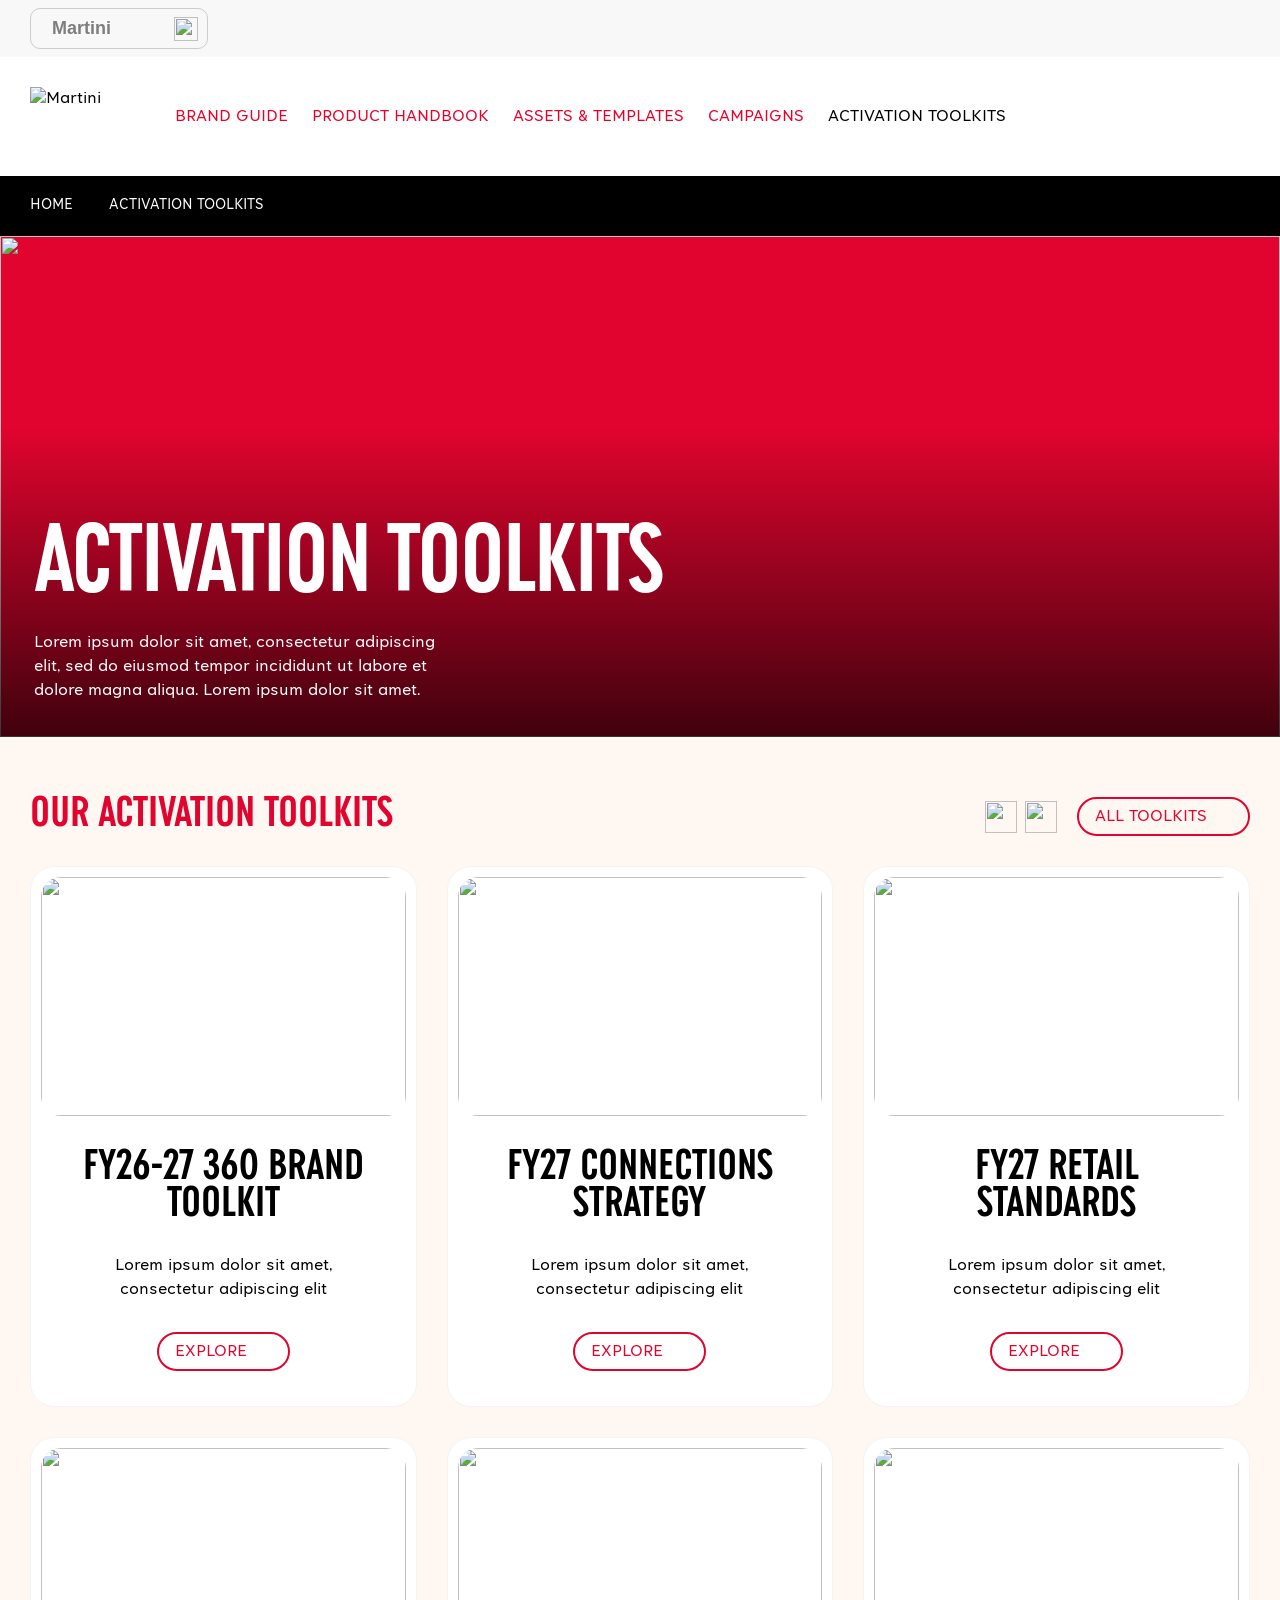
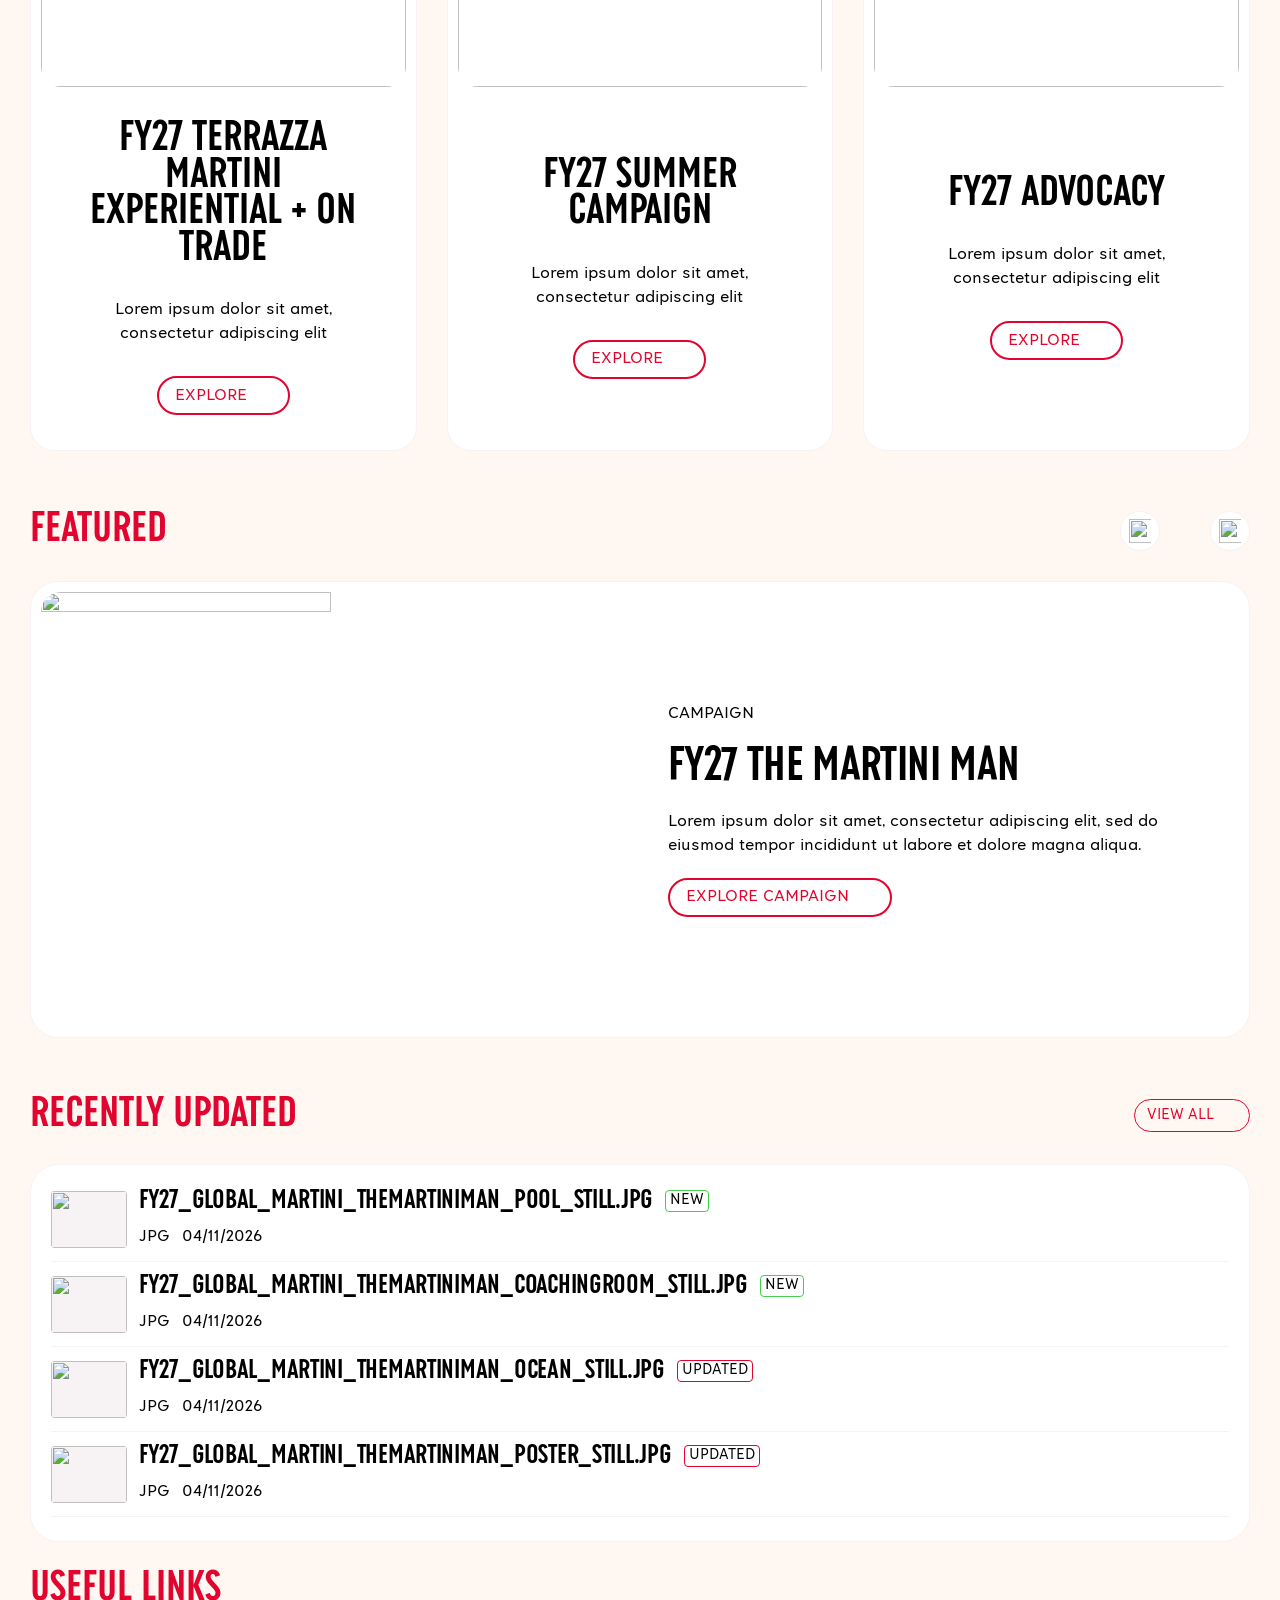
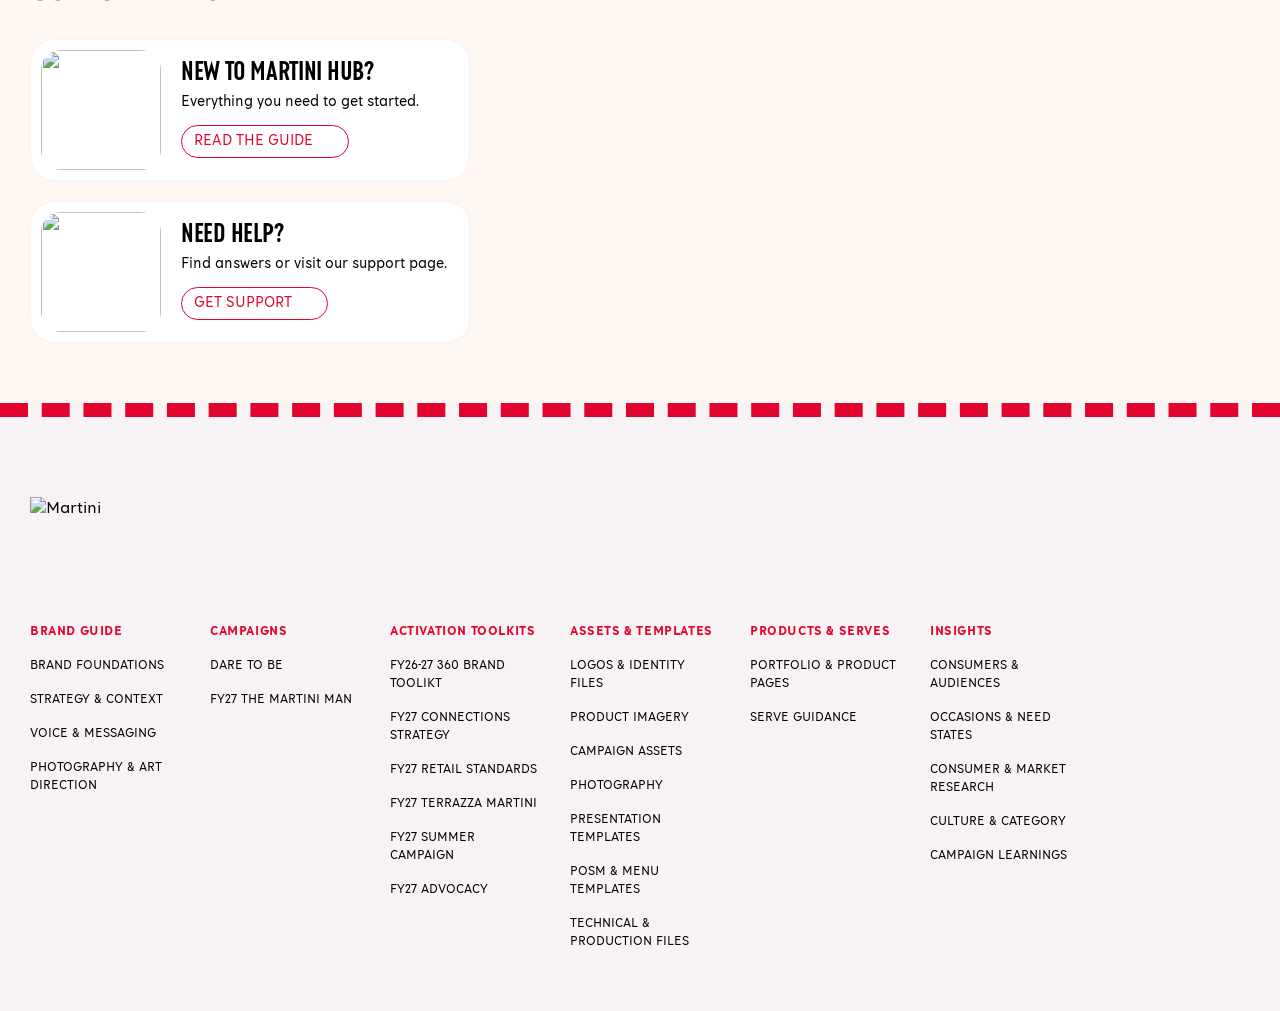
==== activation-toolkits.html @ 023c0dcb "Add files via upload" ====
<!doctype html>
<html lang="en">
<head>
  <meta charset="utf-8">
  <meta name="viewport" content="width=device-width, initial-scale=1">
  <title>Activation Toolkits · Martini Brand Hub</title>
  <link rel="preload" href="fonts/MartiniTorino-Regular.woff2" as="font" type="font/woff2" crossorigin>
  <link rel="preload" href="fonts/MartiniTorino-CondensedMedium.woff2" as="font" type="font/woff2" crossorigin>
  <link rel="stylesheet" href="styles.css">
</head>
<body>
<div class="page">

  <!-- Sticky site header: global nav + main nav + breadcrumb -->
  <div class="site-header">
    <div class="global-nav">
      <button class="brand-select" type="button" aria-haspopup="listbox">
        <span>Martini</span>
        <img src="assets/chevron-down.svg" alt="" width="24" height="24">
      </button>
      <div class="global-user">
        <img src="assets/global-nav-user.png?v=2" alt="Notifications, account and settings">
      </div>
    </div>

    <header class="nav">
      <a class="nav__logo" href="index.html" aria-label="Martini home">
        <img src="assets/logo.png" alt="Martini">
      </a>
      <nav aria-label="Primary">
        <ul class="nav__links">
          <li><a href="brand-guide.html">BRAND GUIDE</a></li>
          <li><a href="#">PRODUCT HANDBOOK</a></li>
          <li><a href="#">ASSETS &amp; TEMPLATES</a></li>
          <li><a href="#">CAMPAIGNS</a></li>
          <li><a href="activation-toolkits.html" aria-current="page">ACTIVATION TOOLKITS</a></li>
        </ul>
      </nav>
    </header>

    <nav class="breadcrumb" aria-label="Breadcrumb">
      <ol>
        <li><a href="index.html">HOME</a></li>
        <li><img src="assets/brand-guide/icon-breadcrumb-caret.svg" alt="" width="16" height="16"><span aria-current="page">ACTIVATION TOOLKITS</span></li>
      </ol>
    </nav>
  </div>

  <main>
    <!-- Hero -->
    <section class="hero hero--compact hero--toolkits">
      <img class="hero__img" src="assets/toolkits/hero-toolkits.jpg" alt="" width="1440" height="501">
      <div class="hero__shade" aria-hidden="true"></div>
      <h1 class="hero__title d1">ACTIVATION TOOLKITS</h1>
      <p class="hero__intro b1 trim">Lorem ipsum dolor sit amet, consectetur adipiscing elit, sed do eiusmod tempor incididunt ut labore et dolore magna aliqua. Lorem ipsum dolor sit amet.</p>
    </section>

    <!-- Toolkits: grid / list views -->
    <section class="section" aria-labelledby="toolkits-title">
      <div class="section__head">
        <h2 class="h1 trim" id="toolkits-title">OUR ACTIVATION TOOLKITS</h2>
        <div class="section__actions">
          <div class="view-toggle" role="group" aria-label="Layout">
            <button type="button" data-view-btn="grid" aria-pressed="true" aria-label="Grid view">
              <img src="assets/toolkits/icon-grid-active.svg" alt="" width="32" height="32">
            </button>
            <button type="button" data-view-btn="list" aria-pressed="false" aria-label="List view">
              <img src="assets/toolkits/icon-list.svg" alt="" width="32" height="32">
            </button>
          </div>
          <a class="btn" href="#"><span class="trim">ALL TOOLKITS</span><img src="assets/toolkits/icon-caret-down.svg" alt="" width="15" height="15"></a>
        </div>
      </div>
      <ul class="toolkits card-grid" id="toolkits" data-view="grid">
        <li class="card toolkit">
          <img class="card__img toolkit__img" src="assets/toolkits/brand-360.jpg" alt="">
          <img class="toolkit__thumb" src="assets/toolkits/brand-360-thumb.jpg" alt="" loading="lazy">
          <div class="card__body toolkit__body">
            <div class="toolkit__text">
              <h3 class="h1 trim">FY26-27 360 BRAND TOOLKIT</h3>
              <p class="b1 trim">Lorem ipsum dolor sit amet, consectetur adipiscing elit</p>
            </div>
            <a class="btn" href="#"><span class="trim">EXPLORE</span><img src="assets/arrow-right.svg" alt="" width="15" height="15"></a>
          </div>
        </li>
        <li class="card toolkit">
          <img class="card__img toolkit__img" src="assets/toolkits/connections.jpg" alt="">
          <img class="toolkit__thumb" src="assets/toolkits/connections-thumb.jpg" alt="" loading="lazy">
          <div class="card__body toolkit__body">
            <div class="toolkit__text">
              <h3 class="h1 trim">FY27 CONNECTIONS STRATEGY</h3>
              <p class="b1 trim">Lorem ipsum dolor sit amet, consectetur adipiscing elit</p>
            </div>
            <a class="btn" href="#"><span class="trim">EXPLORE</span><img src="assets/arrow-right.svg" alt="" width="15" height="15"></a>
          </div>
        </li>
        <li class="card toolkit">
          <img class="card__img toolkit__img" src="assets/toolkits/retail.jpg" alt="">
          <img class="toolkit__thumb" src="assets/toolkits/retail-thumb.jpg" alt="" loading="lazy">
          <div class="card__body toolkit__body">
            <div class="toolkit__text">
              <h3 class="h1 trim">FY27 RETAIL STANDARDS</h3>
              <p class="b1 trim">Lorem ipsum dolor sit amet, consectetur adipiscing elit</p>
            </div>
            <a class="btn" href="retail-standards.html"><span class="trim">EXPLORE</span><img src="assets/arrow-right.svg" alt="" width="15" height="15"></a>
          </div>
        </li>
        <li class="card toolkit">
          <img class="card__img toolkit__img" src="assets/toolkits/terrazza.jpg" alt="">
          <img class="toolkit__thumb" src="assets/toolkits/terrazza-thumb.jpg" alt="" loading="lazy">
          <div class="card__body toolkit__body">
            <div class="toolkit__text">
              <h3 class="h1 trim">FY27 TERRAZZA MARTINI EXPERIENTIAL + ON TRADE</h3>
              <p class="b1 trim">Lorem ipsum dolor sit amet, consectetur adipiscing elit</p>
            </div>
            <a class="btn" href="#"><span class="trim">EXPLORE</span><img src="assets/arrow-right.svg" alt="" width="15" height="15"></a>
          </div>
        </li>
        <li class="card toolkit">
          <img class="card__img toolkit__img" src="assets/toolkits/summer.jpg" alt="">
          <img class="toolkit__thumb" src="assets/toolkits/summer-thumb.jpg" alt="" loading="lazy">
          <div class="card__body toolkit__body">
            <div class="toolkit__text">
              <h3 class="h1 trim">FY27 SUMMER CAMPAIGN</h3>
              <p class="b1 trim">Lorem ipsum dolor sit amet, consectetur adipiscing elit</p>
            </div>
            <a class="btn" href="#"><span class="trim">EXPLORE</span><img src="assets/arrow-right.svg" alt="" width="15" height="15"></a>
          </div>
        </li>
        <li class="card toolkit">
          <img class="card__img toolkit__img" src="assets/toolkits/advocacy.jpg" alt="">
          <img class="toolkit__thumb" src="assets/toolkits/advocacy-thumb.jpg" alt="" loading="lazy">
          <div class="card__body toolkit__body">
            <div class="toolkit__text">
              <h3 class="h1 trim">FY27 ADVOCACY</h3>
              <p class="b1 trim">Lorem ipsum dolor sit amet, consectetur adipiscing elit</p>
            </div>
            <a class="btn" href="#"><span class="trim">EXPLORE</span><img src="assets/arrow-right.svg" alt="" width="15" height="15"></a>
          </div>
        </li>
      </ul>
    </section>

    <!-- Featured -->
    <section class="section" aria-roledescription="carousel" aria-label="Featured">
      <div class="section__head">
        <h2 class="h1 trim">FEATURED</h2>
        <div class="carousel-controls">
          <button class="carousel-btn" type="button" data-carousel="prev" aria-label="Previous slide">
            <img src="assets/carousel-prev.svg" alt="" width="24" height="24">
          </button>
          <button class="carousel-dot" type="button" data-slide="0" aria-label="Slide 1" aria-current="true"></button>
          <button class="carousel-dot" type="button" data-slide="1" aria-label="Slide 2"></button>
          <button class="carousel-btn" type="button" data-carousel="next" aria-label="Next slide">
            <img src="assets/carousel-next.svg" alt="" width="24" height="24">
          </button>
        </div>
      </div>

      <article class="featured" data-slide-panel="0">
        <img class="featured__img" src="assets/featured-martini-man.jpg" alt="">
        <div class="featured__body">
          <p class="b1 trim">CAMPAIGN</p>
          <h3 class="d2 trim">FY27 THE MARTINI MAN</h3>
          <p class="b1 trim">Lorem ipsum dolor sit amet, consectetur adipiscing elit, sed do eiusmod tempor incididunt ut labore et dolore magna aliqua.</p>
          <a class="btn" href="#"><span class="trim">EXPLORE CAMPAIGN</span><img src="assets/arrow-right.svg" alt="" width="15" height="15"></a>
        </div>
      </article>
      <article class="featured" data-slide-panel="1" hidden>
        <img class="featured__img" src="assets/featured-terrazza.jpg" alt="">
        <div class="featured__body">
          <p class="b1 trim">CAMPAIGN</p>
          <h3 class="d2 trim">TERRAZZA MARTINI</h3>
          <p class="b1 trim">Lorem ipsum dolor sit amet, consectetur adipiscing elit, sed do eiusmod tempor incididunt ut labore et dolore magna aliqua.</p>
          <a class="btn" href="#"><span class="trim">EXPLORE TOOLKIT</span><img src="assets/arrow-right.svg" alt="" width="15" height="15"></a>
        </div>
      </article>
    </section>

    <!-- Recently updated + useful links -->
    <section class="section section--last">
      <div class="split">
        <div class="split__col">
          <div class="section__head">
            <h2 class="h1 trim">RECENTLY UPDATED</h2>
            <a class="btn btn--sm" href="#"><span class="trim">VIEW ALL</span><img src="assets/arrow-right.svg" alt="" width="15" height="15"></a>
          </div>
          <ul class="asset-list">
            <li class="asset">
              <img class="asset__thumb" src="assets/recent/pool.jpg" alt="" width="76" height="57" loading="lazy">
              <div class="asset__info">
                <div class="asset__title"><h3 class="h2 trim"><a href="#">FY27_<wbr>Global_<wbr>MARTINI_<wbr>TheMARTINIMan_<wbr>Pool_<wbr>Still.jpg</a></h3><span class="tag">NEW</span></div>
                <div class="asset__meta b1"><span class="trim">JPG</span><span class="trim">04/11/2026</span></div>
              </div>
              <a class="asset__download" href="#" aria-label="Download FY27_Global_MARTINI_TheMARTINIMan_Pool_Still.jpg"><span class="asset__download-icon" aria-hidden="true"></span></a>
            </li>
            <li class="asset">
              <img class="asset__thumb" src="assets/recent/coaching-room.jpg" alt="" width="76" height="57" loading="lazy">
              <div class="asset__info">
                <div class="asset__title"><h3 class="h2 trim"><a href="#">FY27_<wbr>Global_<wbr>MARTINI_<wbr>TheMARTINIMan_<wbr>CoachingRoom_<wbr>Still.jpg</a></h3><span class="tag">NEW</span></div>
                <div class="asset__meta b1"><span class="trim">JPG</span><span class="trim">04/11/2026</span></div>
              </div>
              <a class="asset__download" href="#" aria-label="Download FY27_Global_MARTINI_TheMARTINIMan_CoachingRoom_Still.jpg"><span class="asset__download-icon" aria-hidden="true"></span></a>
            </li>
            <li class="asset">
              <img class="asset__thumb" src="assets/recent/ocean.jpg" alt="" width="76" height="57" loading="lazy">
              <div class="asset__info">
                <div class="asset__title"><h3 class="h2 trim"><a href="#">FY27_<wbr>Global_<wbr>MARTINI_<wbr>TheMARTINIMan_<wbr>Ocean_<wbr>Still.jpg</a></h3><span class="tag tag--updated">UPDATED</span></div>
                <div class="asset__meta b1"><span class="trim">JPG</span><span class="trim">04/11/2026</span></div>
              </div>
              <a class="asset__download" href="#" aria-label="Download FY27_Global_MARTINI_TheMARTINIMan_Ocean_Still.jpg"><span class="asset__download-icon" aria-hidden="true"></span></a>
            </li>
            <li class="asset">
              <img class="asset__thumb" src="assets/recent/poster.jpg" alt="" width="76" height="57" loading="lazy">
              <div class="asset__info">
                <div class="asset__title"><h3 class="h2 trim"><a href="#">FY27_<wbr>Global_<wbr>MARTINI_<wbr>TheMARTINIMan_<wbr>Poster_<wbr>Still.jpg</a></h3><span class="tag tag--updated">UPDATED</span></div>
                <div class="asset__meta b1"><span class="trim">JPG</span><span class="trim">04/11/2026</span></div>
              </div>
              <a class="asset__download" href="#" aria-label="Download FY27_Global_MARTINI_TheMARTINIMan_Poster_Still.jpg"><span class="asset__download-icon" aria-hidden="true"></span></a>
            </li>
          </ul>
        </div>

        <div class="split__col">
          <h2 class="h1 trim">USEFUL LINKS</h2>
          <div class="link-cards">
            <article class="link-card">
              <img class="link-card__img" src="assets/link-new.png" alt="">
              <div class="link-card__body">
                <div class="link-card__text">
                  <h3 class="h2 trim">NEW TO MARTINI HUB?</h3>
                  <p class="b2">Everything you need to get started.</p>
                </div>
                <a class="btn btn--sm" href="#"><span class="trim">READ THE GUIDE</span><img src="assets/arrow-right.svg" alt="" width="15" height="15"></a>
              </div>
            </article>
            <article class="link-card">
              <img class="link-card__img" src="assets/link-help.png" alt="">
              <div class="link-card__body">
                <div class="link-card__text">
                  <h3 class="h2 trim">NEED HELP?</h3>
                  <p class="b2">Find answers or visit our support page.</p>
                </div>
                <a class="btn btn--sm" href="#"><span class="trim">GET SUPPORT</span><img src="assets/arrow-right.svg" alt="" width="15" height="15"></a>
              </div>
            </article>
          </div>
        </div>
      </div>
    </section>
  </main>

  <!-- Footer -->
  <footer class="footer">
    <a class="footer__logo" href="index.html" aria-label="Martini home"><img src="assets/logo.png" alt="Martini"></a>
    <nav class="footer__cols" aria-label="Footer">
      <div class="footer__col">
        <h3>BRAND GUIDE</h3>
        <ul>
          <li><a href="#">BRAND FOUNDATIONS</a></li>
          <li><a href="#">STRATEGY &amp; CONTEXT</a></li>
          <li><a href="#">VOICE &amp; MESSAGING</a></li>
          <li><a href="#">PHOTOGRAPHY &amp; ART DIRECTION</a></li>
        </ul>
      </div>
      <div class="footer__col">
        <h3>CAMPAIGNS</h3>
        <ul>
          <li><a href="#">DARE TO BE</a></li>
          <li><a href="#">FY27 THE MARTINI MAN</a></li>
        </ul>
      </div>
      <div class="footer__col">
        <h3>ACTIVATION TOOLKITS</h3>
        <ul>
          <li><a href="#">FY26-27 360 Brand Toolikt</a></li>
          <li><a href="#">FY27 Connections Strategy</a></li>
          <li><a href="#">FY27 Retail Standards</a></li>
          <li><a href="#">FY27 TERRAZZA MARTINI</a></li>
          <li><a href="#">FY27 Summer Campaign</a></li>
          <li><a href="#">FY27 Advocacy</a></li>
        </ul>
      </div>
      <div class="footer__col">
        <h3>ASSETS &amp; TEMPLATES</h3>
        <ul>
          <li><a href="#">Logos &amp; Identity files</a></li>
          <li><a href="#">Product Imagery</a></li>
          <li><a href="#">Campaign Assets</a></li>
          <li><a href="#">Photography</a></li>
          <li><a href="#">Presentation Templates</a></li>
          <li><a href="#">POSM &amp; Menu Templates</a></li>
          <li><a href="#">Technical &amp; Production Files</a></li>
        </ul>
      </div>
      <div class="footer__col">
        <h3>PRODUCTS &amp; SERVES</h3>
        <ul>
          <li><a href="#">Portfolio &amp; Product Pages</a></li>
          <li><a href="#">Serve Guidance</a></li>
        </ul>
      </div>
      <div class="footer__col">
        <h3>INSIGHTS</h3>
        <ul>
          <li><a href="#">Consumers &amp; Audiences</a></li>
          <li><a href="#">Occasions &amp; Need States</a></li>
          <li><a href="#">Consumer &amp; Market Research</a></li>
          <li><a href="#">Culture &amp; Category</a></li>
          <li><a href="#">Campaign Learnings</a></li>
        </ul>
      </div>
    </nav>
  </footer>
</div>

<script src="main.js"></script>
<script>
  // Grid / list toggle for the toolkit cards (choice remembered per browser)
  (function () {
    const list = document.getElementById('toolkits');
    const buttons = document.querySelectorAll('[data-view-btn]');
    const icons = {
      grid: ['assets/toolkits/icon-grid.svg', 'assets/toolkits/icon-grid-active.svg'],
      list: ['assets/toolkits/icon-list.svg', 'assets/toolkits/icon-list-active.svg'],
    };
    function setView(view) {
      list.dataset.view = view;
      list.classList.toggle('card-grid', view === 'grid');
      buttons.forEach(b => {
        const on = b.dataset.viewBtn === view;
        b.setAttribute('aria-pressed', String(on));
        b.querySelector('img').src = icons[b.dataset.viewBtn][on ? 1 : 0];
      });
      try { localStorage.setItem('toolkits-view', view); } catch (e) {}
    }
    buttons.forEach(b => b.addEventListener('click', () => setView(b.dataset.viewBtn)));
    let saved = null;
    try { saved = localStorage.getItem('toolkits-view'); } catch (e) {}
    if (saved === 'list') setView('list');
  })();
</script>
</body>
</html>
---- styles.css ----
/* ---------- Fonts ---------- */
@font-face {
  font-family: "Martini Torino";
  src: url("fonts/MartiniTorino-Light.woff2") format("woff2"),
       url("fonts/MartiniTorino-Light.woff") format("woff");
  font-weight: 300;
  font-style: normal;
  font-display: swap;
}
@font-face {
  font-family: "Martini Torino";
  src: url("fonts/MartiniTorino-Regular.woff2") format("woff2"),
       url("fonts/MartiniTorino-Regular.woff") format("woff");
  font-weight: 400;
  font-style: normal;
  font-display: swap;
}
@font-face {
  font-family: "Martini Torino";
  src: url("fonts/MartiniTorino-Bold.woff2") format("woff2"),
       url("fonts/MartiniTorino-Bold.woff") format("woff");
  font-weight: 700;
  font-style: normal;
  font-display: swap;
}
@font-face {
  font-family: "Martini Torino Condensed";
  src: url("fonts/MartiniTorino-CondensedMedium.woff2") format("woff2"),
       url("fonts/MartiniTorino-CondensedMedium.woff") format("woff");
  font-weight: 500;
  font-style: normal;
  font-display: swap;
}

/* ---------- Tokens ---------- */
:root {
  --martini-red: #e1042e;
  --nav-red: #e80029;
  --martini-black: #000;
  --martini-beige: #fff8f2;
  --tint: #f7f2f3;
  --white: #fff;
  --tag-new: #45cf4c;
  --martini-red-dark: #c1272d;
  --product-background: #e8ded1;

  --font-body: "Martini Torino", "Helvetica Neue", Arial, sans-serif;
  --font-display: "Martini Torino Condensed", "Martini Torino", "Arial Narrow", sans-serif;

  --page-max: 1440px;
  --anchor-gap: 40px; /* space above a section when jumped to from the page nav */
  --gutter: 30px;
}

/* ---------- Base ---------- */
*,
*::before,
*::after { box-sizing: border-box; }

html { -webkit-text-size-adjust: 100%; }

body {
  margin: 0;
  background: var(--white);
  color: var(--martini-black);
  font-family: var(--font-body);
  font-size: 16px;
  line-height: 24px;
  -webkit-font-smoothing: antialiased;
}

img { display: block; max-width: 100%; }
a { color: inherit; text-decoration: none; }
p, h1, h2, h3, ul { margin: 0; padding: 0; }
ul { list-style: none; }
button { font: inherit; color: inherit; background: none; border: 0; padding: 0; cursor: pointer; }

/* Figma "text-box-trim: cap / alphabetic" */
.trim { text-box: trim-both cap alphabetic; }

.page {
  max-width: var(--page-max);
  margin: 0 auto;
  background: var(--white);
  overflow-x: clip; /* clip (not hidden) so position: sticky keeps working */
}

/* ---------- Type styles ---------- */
.d1 { font-family: var(--font-display); font-weight: 500; font-size: 120px; line-height: 0.85; letter-spacing: -2px; }
.d2 { font-family: var(--font-display); font-weight: 500; font-size: 63px; line-height: 54px; letter-spacing: -0.63px; text-transform: uppercase; }
.h1 { font-family: var(--font-display); font-weight: 500; font-size: 43px; line-height: 0.85; text-transform: uppercase; color: var(--martini-red); }
.h2 { font-family: var(--font-display); font-weight: 500; font-size: 27px; line-height: 24px; letter-spacing: -0.27px; text-transform: uppercase; }
.b1 { font-size: 16px; line-height: 24px; }
.b2 { font-size: 14px; line-height: 20px; }

/* ---------- Buttons ---------- */
.btn {
  display: inline-flex;
  align-items: center;
  justify-content: center;
  gap: 10px;
  padding: 10px 16px;
  border: 2px solid var(--martini-red);
  border-radius: 90px;
  color: var(--martini-red);
  font-size: 16px;
  line-height: 14px;
  text-transform: uppercase;
  white-space: nowrap;
  transition: background-color .2s, color .2s;
}
.btn img { width: 15px; height: 15px; flex-shrink: 0; transition: filter .2s; }
.btn:hover,
.btn:focus-visible { background: var(--martini-red); color: var(--white); }
.btn:hover img,
.btn:focus-visible img { filter: brightness(0) invert(1); }

.btn--sm {
  gap: 8px;
  padding: 8px 12px;
  border-width: 1px;
  font-size: 14px;
  line-height: 12px;
}

/* ---------- Sticky header ---------- */
/* --header-h is measured by JS so the page nav can stick right below it */
.site-header {
  position: sticky;
  top: 0;
  z-index: 50;
  background: var(--white);
}

/* ---------- Global nav ---------- */
.global-nav {
  display: flex;
  align-items: center;
  justify-content: space-between;
  gap: 20px;
  padding: 8px var(--gutter);
  background: #f8f8f8;
}
.brand-select {
  position: relative;
  display: flex;
  align-items: center;
  justify-content: space-between;
  width: 178px;
  height: 41px;
  padding: 0 9px 0 21px;
  border: 1px solid #ccc;
  border-radius: 10px;
  color: #7e7e7e;
  font-family: "Source Sans Pro", "Source Sans 3", "Helvetica Neue", Arial, sans-serif;
  font-weight: 600;
  font-size: 18px;
  line-height: 25px;
}
.brand-select img { width: 24px; height: 24px; }
.global-search {
  display: flex;
  align-items: center;
  justify-content: space-between;
  width: 611px;
  max-width: 100%;
  height: 41px;
  padding: 8px 6px;
  border: 1px solid #ccc;
  border-radius: 10px;
}
.global-search input {
  flex: 1;
  min-width: 0;
  margin: 0 8px;
  border: 0;
  background: transparent;
  font: inherit;
  font-size: 16px;
  outline: none;
}
.global-search > img { width: 24px; height: 24px; flex-shrink: 0; }
.global-search__image {
  display: flex;
  align-items: center;
  justify-content: center;
  padding: 2px 4px;
  border: 1px solid #ccc;
  border-radius: 4px;
}
.global-search__image img { width: 24px; height: 24px; }
.global-user {
  position: relative;
  width: 241px;
  height: 48px;
  flex-shrink: 0;
  overflow: hidden;
}
.global-user img {
  width: 100%;
  height: 100%;
}

/* ---------- Main nav ---------- */
.nav {
  display: flex;
  align-items: center;
  gap: 40px;
  padding: var(--gutter);
}
.nav__logo { width: 121px; height: 59px; flex-shrink: 0; }
.nav__logo img { width: 100%; height: 100%; object-fit: contain; }
.nav__links { display: flex; align-items: center; gap: 40px; }
.nav__links a {
  color: var(--nav-red);
  font-size: 16px;
  line-height: 24px;
  white-space: nowrap;
  text-box: trim-both cap alphabetic;
  position: relative;
}
.nav__links a::after {
  content: "";
  position: absolute;
  left: 0; right: 0; bottom: -6px;
  height: 1px;
  background: currentColor;
  transform: scaleX(0);
  transform-origin: left;
  transition: transform .2s;
}
.nav__links a:hover::after,
.nav__links a:focus-visible::after { transform: scaleX(1); }
.nav__links a[aria-current="page"] { color: var(--martini-black); }

/* ---------- Breadcrumb ---------- */
.breadcrumb {
  padding: 20px var(--gutter);
  background: var(--martini-black);
}
.breadcrumb ol {
  display: flex;
  align-items: center;
  gap: 10px;
  margin: 0;
  padding: 0;
  list-style: none;
}
.breadcrumb li { display: flex; align-items: center; gap: 10px; }
.breadcrumb a,
.breadcrumb span {
  color: var(--white);
  font-size: 14px;
  line-height: 20px;
  white-space: nowrap;
}
.breadcrumb a:hover { color: var(--martini-red); }
.breadcrumb img { width: 16px; height: 16px; }

/* ---------- Page nav (sticks under the site header) ---------- */
.page-nav {
  position: sticky;
  top: var(--header-h, 0px);
  z-index: 40;
  padding: 20px var(--gutter);
  background: var(--martini-red);
}
.page-nav ul { display: flex; flex-wrap: wrap; gap: 12px 40px; }
.page-nav a {
  display: block;
  position: relative;
  color: var(--martini-beige);
  font-size: 14px; /* Body/B2 */
  line-height: 20px;
  white-space: nowrap;
}
.page-nav a::after {
  content: "";
  position: absolute;
  left: 0; right: 0; bottom: 0;
  height: 1px;
  background: currentColor;
  transform: scaleX(0);
  transform-origin: left;
  transition: transform .2s;
}
.page-nav a:hover::after,
.page-nav a:focus-visible::after,
.page-nav a[aria-current="true"]::after { transform: scaleX(1); }

/* ---------- Hero ---------- */
.hero {
  position: relative;
  display: flex;
  flex-direction: column;
  justify-content: flex-end;
  gap: 22px;
  height: 589px;
  padding: 34px;
  overflow: hidden;
  background: var(--martini-red);
  color: var(--white);
}
.hero__img {
  position: absolute;
  left: -25px;
  top: 0;
  width: calc(100% + 43px);
  height: auto;
  max-width: none;
  transform: translateY(-50.34%);
}
.hero__shade {
  position: absolute;
  left: -25px;
  right: -30px;
  top: 215px;
  bottom: 0;
  background: linear-gradient(to bottom, rgba(0, 0, 0, 0) 0%, rgba(0, 0, 0, .716) 100%);
}
.hero > *:not(.hero__img):not(.hero__shade) { position: relative; }
.hero__eyebrow {
  font-family: var(--font-display);
  font-weight: 500;
  font-size: 26px;
  line-height: 0.85;
  letter-spacing: 2px;
  color: var(--martini-beige);
}
.hero__title { max-width: 896px; }
.hero__intro { max-width: 400px; color: var(--tint); }

/* ---------- Sections ---------- */
.section {
  display: flex;
  flex-direction: column;
  gap: 30px;
  padding: 60px var(--gutter) 0;
  background: var(--martini-beige);
}
.section--last { padding-bottom: 60px; }

.section__head {
  display: flex;
  align-items: center;
  justify-content: space-between;
  gap: 20px;
}

/* ---------- Large cards ---------- */
.card-grid {
  display: grid;
  grid-template-columns: repeat(3, minmax(0, 1fr));
  gap: 30px;
}
.card {
  display: flex;
  flex-direction: column;
  align-items: center;
  min-height: 613px;
  padding: 10px;
  overflow: hidden;
  background: var(--white);
  border: 1px solid var(--tint);
  border-radius: 24px;
  transition: box-shadow .2s, transform .2s;
}
.card:hover { box-shadow: 0 12px 30px rgba(0, 0, 0, .06); transform: translateY(-2px); }

/* Whole card is the touch target: the card's button link is stretched over the card */
.card,
.featured,
.link-card { position: relative; cursor: pointer; }
.card .btn::after,
.featured .btn::after,
.link-card .btn::after {
  content: "";
  position: absolute;
  inset: 0;
  border-radius: inherit;
}
/* The stretched link means the button is "hovered" anywhere on the card,
   so keep it in its default style there; the headline colour is the card's hover cue */
.card .btn:hover,
.featured .btn:hover,
.link-card .btn:hover { background: none; color: var(--martini-red); }
.card .btn:hover img,
.featured .btn:hover img,
.link-card .btn:hover img { filter: none; }

/* Hover variant: headline turns Martini Red (large cards, featured carousel, useful links) */
.card .d2,
.featured .d2,
.link-card .h2 { transition: color .2s; }
.card:hover .d2,
.card:focus-within .d2,
.featured:hover .d2,
.featured:focus-within .d2,
.link-card:hover .h2,
.link-card:focus-within .h2 { color: var(--martini-red); }
.card__img {
  width: 100%;
  height: 239px;
  object-fit: cover;
  border-radius: 20px;
  flex-shrink: 0;
}
.card__body {
  flex: 1;
  display: flex;
  flex-direction: column;
  align-items: center;
  justify-content: center;
  gap: 30px;
  width: 100%;
  padding: 35px 40px 25px;
  text-align: center;
}

/* ---------- Carousel ---------- */
.carousel-controls { display: flex; align-items: center; justify-content: flex-end; gap: 10px; }
.carousel-btn {
  display: flex;
  align-items: center;
  justify-content: center;
  width: 40px;
  height: 40px;
  padding: 8px;
  background: var(--white);
  border: 1px solid var(--tint);
  border-radius: 60px;
}
.carousel-btn img { width: 24px; height: 24px; }
.carousel-btn:hover { border-color: var(--martini-red); }
.carousel-dot {
  width: 10px;
  height: 10px;
  border-radius: 50%;
  background: url("assets/dot.svg") center / 10px 10px no-repeat;
}
.carousel-dot[aria-current="true"] { background-image: url("assets/dot-active.svg"); }

.featured {
  display: flex;
  align-items: center;
  gap: 48px;
  padding: 10px 50px 10px 10px;
  overflow: hidden;
  background: var(--white);
  border: 1px solid var(--tint);
  border-radius: 28px;
}
.featured[hidden] { display: none; }
.featured__img {
  width: 640px;
  height: 480px;
  flex-shrink: 0;
  object-fit: cover;
  border-radius: 20px;
}
.featured__body {
  flex: 1;
  min-width: 0;
  display: flex;
  flex-direction: column;
  align-items: flex-start;
  justify-content: center;
  gap: 20px;
}

/* ---------- Latest assets + useful links ---------- */
.split {
  display: grid;
  grid-template-columns: 910px minmax(0, 1fr);
  gap: 30px;
  align-items: start;
}
.split__col { display: flex; flex-direction: column; gap: 30px; min-width: 0; }
.split__col .h1 { white-space: nowrap; }

.asset-list {
  display: flex;
  flex-direction: column;
  gap: 12px;
  padding: 24px 20px;
  background: var(--white);
  border: 1px solid var(--tint);
  border-radius: 28px;
}
.asset {
  display: flex;
  align-items: center;
  gap: 12px;
  padding-bottom: 12px;
  border-bottom: 1px solid var(--tint);
}
.asset__thumb {
  width: 76px;
  height: 57px;
  flex-shrink: 0;
  object-fit: cover;
  background: var(--tint);
  border-radius: 4px;
}
.asset__info { flex: 1; min-width: 0; display: flex; flex-direction: column; gap: 12px; }
.asset__title { display: flex; align-items: center; gap: 12px; }
.asset__title .h2 { white-space: nowrap; }
.asset__title .h2 a { transition: color .2s; }
.asset__title .h2 a:hover,
.asset__title .h2 a:focus-visible { color: var(--martini-red); }
.asset__meta { display: flex; gap: 12px; white-space: nowrap; }
.tag {
  display: inline-flex;
  align-items: center;
  padding: 0 4px;
  background: var(--white);
  border: 1px solid var(--tag-new);
  border-radius: 4px;
  font-size: 14px;
  line-height: 20px;
  white-space: nowrap;
}
.tag--updated { border-color: var(--martini-red); }
.asset__download {
  display: flex;
  width: 24px;
  height: 24px;
  flex-shrink: 0;
  border-radius: 4px;
  color: var(--martini-black);
  transition: color .2s;
}
.asset__download:hover,
.asset__download:focus-visible { color: var(--martini-red); }
/* The SVG asset is used as a mask so its colour follows currentColor */
.asset__download-icon {
  width: 24px;
  height: 24px;
  background-color: currentColor;
  -webkit-mask: url("assets/download.svg") center / 24px 24px no-repeat;
  mask: url("assets/download.svg") center / 24px 24px no-repeat;
}

.link-cards { display: flex; flex-direction: column; gap: 20px; }
.link-card {
  display: flex;
  align-items: center;
  gap: 20px;
  width: 440px;
  max-width: 100%;
  padding: 10px;
  background: var(--white);
  border: 1px solid var(--tint);
  border-radius: 24px;
}
.link-card__img {
  width: 120px;
  height: 120px;
  flex-shrink: 0;
  object-fit: cover;
  border-radius: 20px;
}
.link-card__body {
  flex: 1;
  min-width: 0;
  display: flex;
  flex-direction: column;
  align-items: flex-start;
  gap: 12px;
  padding: 10px 0;
}
.link-card__text { display: flex; flex-direction: column; gap: 8px; }

/* ---------- Brand guide hero ---------- */
.hero--guide { gap: 22px; }
.hero--guide .hero__img {
  left: -5.21%;
  width: 135.35%;
  aspect-ratio: 1949 / 1300;
  object-fit: cover;
  transform: translateY(-21.85%);
}
.hero__tint {
  position: absolute;
  inset: 0;
  background: linear-gradient(to bottom, rgba(255, 255, 255, 0) 0%, rgba(0, 0, 0, .2) 78.365%);
}
.hero--guide .hero__shade { top: 258px; }
.hero--guide .hero__title { max-width: 756px; }
.hero--guide .hero__intro { max-width: 421px; }
.hero > .btn { align-self: flex-start; }

.btn--light {
  border-color: var(--martini-beige);
  color: var(--martini-beige);
}
.btn--light:hover,
.btn--light:focus-visible { background: var(--martini-beige); color: var(--martini-red); }
.btn--light:hover img,
.btn--light:focus-visible img { filter: none; }
/* Download icon drawn from the SVG as a mask so it follows the text colour */
.btn__icon-download {
  width: 15px;
  height: 15px;
  flex-shrink: 0;
  background-color: currentColor;
  -webkit-mask: url("assets/brand-guide/icon-download-beige.svg") center / 15px 15px no-repeat;
  mask: url("assets/brand-guide/icon-download-beige.svg") center / 15px 15px no-repeat;
}

/* ---------- Topic rows ---------- */
.topics {
  display: flex;
  flex-direction: column;
  gap: 40px;
  padding: 60px var(--gutter);
  background: var(--martini-beige);
}
.topic-row {
  display: grid;
  grid-template-columns: 440px minmax(0, 1fr);
  gap: 30px;
  align-items: start;
  padding-bottom: 40px;
  border-bottom: 1px solid #e8ded1;
  /* when jumped to, land 40px below the sticky header + page nav */
  scroll-margin-top: calc(var(--header-h, 0px) + var(--page-nav-h, 0px) + var(--anchor-gap));
}
.topic-row__intro {
  display: flex;
  flex-direction: column;
  align-items: flex-start;
  gap: 20px;
  padding-right: 80px;
}
.topic-row__intro .d2 { color: var(--martini-red); }

.topic-grid {
  display: grid;
  grid-template-columns: repeat(4, 205px);
  gap: 30px;
}
.topic-grid .is-extra[hidden] { display: none; }

.topic {
  display: flex;
  flex-direction: column;
  gap: 20px;
  min-height: 338px;
  padding: 10px 10px 20px;
  overflow: hidden;
  background: var(--white);
  border-radius: 20px;
  cursor: pointer;
  transition: box-shadow .2s, transform .2s;
}
/* Same lift as the large cards on the hub page */
.topic:hover,
.topic:focus-visible { box-shadow: 0 12px 30px rgba(0, 0, 0, .06); transform: translateY(-2px); }
.topic__thumb {
  position: relative;
  width: 185px;
  height: 185px;
  flex-shrink: 0;
  overflow: hidden;
  background: var(--tint);
  border-radius: 16px;
}
.topic__thumb--red { background: var(--martini-red-dark); }
/* Crop geometry comes straight from Figma via inline left/top/width/height */
.topic__thumb img {
  position: absolute;
  max-width: none;
  object-fit: cover;
}
.topic__label {
  flex: 1;
  display: flex;
  align-items: center;
  justify-content: center;
  padding: 0 10px;
}
.topic__title {
  font-family: var(--font-display);
  font-weight: 500;
  font-size: 34px;
  line-height: 32px;
  text-align: center;
  text-transform: uppercase;
  color: var(--martini-black);
  transition: color .2s;
}
.topic:hover .topic__title,
.topic:focus-visible .topic__title { color: var(--martini-red); }

.btn__icon-toggle { width: 15px; height: 15px; }

/* ---------- Activation toolkits ---------- */
.hero--compact { height: 501px; }
.hero--compact .hero__shade { top: 191px; }
.hero--compact .hero__intro { max-width: 416px; color: var(--white); }

.section__actions { display: flex; align-items: center; justify-content: flex-end; gap: 20px; }
.view-toggle { display: flex; align-items: center; gap: 8px; }
.view-toggle button { display: block; width: 32px; height: 32px; border-radius: 4px; }
.view-toggle button:focus-visible { outline: 2px solid var(--martini-red); outline-offset: 2px; }
.view-toggle img { width: 32px; height: 32px; }

.toolkits { margin: 0; padding: 0; list-style: none; }
.toolkit { min-height: 0; }
.toolkit .h1 { color: var(--martini-black); transition: color .2s; }
.toolkit:hover .h1,
.toolkit:focus-within .h1 { color: var(--martini-red); }
.toolkit__text { display: flex; flex-direction: column; gap: 30px; }
.toolkit__thumb { display: none; }

/* List view: full-width rows with a small thumbnail and the button on the right */
.toolkits[data-view="list"] { display: flex; flex-direction: column; gap: 10px; }
.toolkits[data-view="list"] .toolkit {
  flex-direction: row;
  gap: 20px;
  padding: 20px;
}
.toolkits[data-view="list"] .toolkit__img { display: none; }
.toolkits[data-view="list"] .toolkit__thumb {
  display: block;
  width: 132px;
  height: 91px;
  flex-shrink: 0;
  object-fit: cover;
  border-radius: 8px;
}
.toolkits[data-view="list"] .toolkit__body {
  flex-direction: row;
  justify-content: space-between;
  gap: 20px;
  padding: 0;
  text-align: left;
}
.toolkits[data-view="list"] .toolkit__text { gap: 20px; max-width: 550px; }

/* ---------- Brand guide content pages (sidebar + content) ---------- */
.guide-layout {
  display: grid;
  grid-template-columns: 352px minmax(0, 1fr);
  background: var(--martini-beige);
}
.guide-sidebar {
  padding: 30px;
  background: var(--martini-red);
}
/* The link list follows the reader down the page */
.guide-sidebar__inner {
  position: sticky;
  top: calc(var(--header-h, 0px) + 30px);
  display: flex;
  flex-direction: column;
  gap: 10px;
}
.guide-sidebar__toggle {
  display: flex;
  align-items: center;
  justify-content: space-between;
  width: 100%;
  color: var(--tint);
  text-align: left;
}
.guide-sidebar__toggle img { width: 20px; height: 20px; transition: transform .2s; }
.guide-sidebar__toggle[aria-expanded="false"] img { transform: rotate(-90deg); }
.guide-sidebar__links[hidden] { display: none; }
.guide-sidebar__links a {
  display: block;
  padding: 8px;
  color: var(--tint);
  font-size: 16px;
  line-height: 24px;
  text-box: trim-both cap alphabetic;
  white-space: nowrap;
  transition: background-color .2s, color .2s;
}
.guide-sidebar__links a:hover,
.guide-sidebar__links a:focus-visible { background: var(--martini-red-dark); }
.guide-sidebar__links a[aria-current="page"] { background: var(--martini-beige); color: var(--martini-black); }

.guide-content {
  display: flex;
  flex-direction: column;
  gap: 60px;
  min-width: 0;
  padding: 30px;
}
.guide-content__title { color: var(--martini-red); }
.guide-block { display: flex; flex-direction: column; align-items: flex-start; gap: 20px; }
.guide-block__head {
  display: flex;
  align-items: flex-start;
  justify-content: space-between;
  gap: 20px;
  width: 100%;
}

.font-grid {
  display: grid;
  grid-template-columns: repeat(3, minmax(0, 1fr));
  gap: 20px;
  width: 100%;
}
.font-card { display: flex; flex-direction: column; gap: 10px; min-width: 0; }
.font-card:focus-visible { outline: 2px solid var(--martini-red); outline-offset: 4px; border-radius: 12px; }
.font-card__thumb {
  position: relative;
  height: 198px;
  overflow: hidden;
  background: var(--product-background);
  border-radius: 12px;
}
.font-card__thumb--grey { background: #9e9a96; }
/* Download artwork shown whole, at its own size, centred in the tile */
.font-card__thumb--contain { display: flex; align-items: center; justify-content: center; }
.font-card__thumb.font-card__thumb--contain > img { position: static; transform: none; aspect-ratio: auto; max-width: 90%; object-fit: contain; }
/* Slide specimens are scaled per card (inline height) and centred, as in Figma */
.font-card__thumb > img {
  position: absolute;
  top: 50%;
  left: 50%;
  width: auto;
  max-width: none;
  aspect-ratio: 16 / 9;
  transform: translate(-50%, -50%);
}
/* Hover: darken the specimen and show a download badge */
.font-card__thumb::after {
  content: "";
  position: absolute;
  inset: 0;
  background: rgba(0, 0, 0, .6);
  opacity: 0;
  transition: opacity .2s;
}
.font-card__badge {
  position: absolute;
  top: 12px;
  left: 12px;
  z-index: 1;
  display: flex;
  align-items: center;
  justify-content: center;
  padding: 2px 4px;
  background: var(--martini-black);
  border-radius: 4px;
  opacity: 0;
  transition: opacity .2s;
}
.font-card__badge img { width: 28px; height: 28px; }
.font-card:hover .font-card__thumb::after,
.font-card:hover .font-card__badge,
.font-card:focus-visible .font-card__thumb::after,
.font-card:focus-visible .font-card__badge { opacity: 1; }
.font-card__name {
  overflow: hidden;
  text-overflow: ellipsis;
  white-space: nowrap;
}

.guide-slide {
  width: 100%;
  max-width: 800px;
  height: auto;
  aspect-ratio: 16 / 9;
  object-fit: cover;
  border-radius: 16px;
}
.guide-slide--intro { aspect-ratio: 800 / 446; }
.guide-slide--r24 { border-radius: 24px; }

/* ---------- Footer ---------- */
.footer {
  display: flex;
  justify-content: space-between;
  align-items: flex-start;
  gap: 30px;
  padding: 80px var(--gutter) 60px;
  background: var(--tint);
  border-top: 14px dashed var(--martini-red);
}
.footer__logo { width: 200px; height: 96px; flex-shrink: 0; }
.footer__logo img { width: 100%; height: 100%; object-fit: contain; }
.footer__cols {
  flex: 1;
  display: flex;
  justify-content: flex-end;
  gap: 30px;
  font-size: 12px;
  line-height: 18px;
  text-transform: uppercase;
}
.footer__col { display: flex; flex-direction: column; gap: 16px; width: 150px; }
.footer__col h3 {
  font-size: 12px;
  line-height: 18px;
  font-weight: 700;
  letter-spacing: 0.6px;
  color: var(--martini-red);
  text-box: trim-both cap alphabetic;
}
.footer__col ul { display: flex; flex-direction: column; gap: 16px; }
.footer__col a { display: block; text-box: trim-both cap alphabetic; }
.footer__col a:hover { color: var(--martini-red); }

/* ---------- Responsive ---------- */
@media (max-width: 1280px) {
  .global-user { display: none; }
  .nav { flex-wrap: wrap; gap: 24px; }
  .nav__links { flex-wrap: wrap; gap: 24px; }
  .d1 { font-size: 96px; }
  .d2 { font-size: 48px; line-height: 44px; }
  .featured__img { width: 50%; height: auto; aspect-ratio: 4 / 3; }
  .split { grid-template-columns: 1fr; }
  .topic-row { grid-template-columns: 1fr; }
  .topic-row__intro { padding-right: 0; max-width: 520px; }
  .topic-grid { grid-template-columns: repeat(auto-fill, 205px); }
  .footer { flex-direction: column; }
  .footer__cols { flex-wrap: wrap; justify-content: flex-start; }
}

@media (max-width: 900px) {
  .card-grid { grid-template-columns: 1fr; }
  .card { min-height: 0; }
  .featured { flex-direction: column; padding: 10px; gap: 24px; }
  .featured__img { width: 100%; }
  .featured__body { padding: 0 20px 20px; }
  .guide-layout { grid-template-columns: 1fr; }
  .guide-sidebar__inner { position: static; }
}

@media (max-width: 640px) {
  :root { --gutter: 16px; }
  .global-nav { flex-wrap: wrap; }
  .brand-select { width: 100%; }
  .nav__links { gap: 16px 20px; }
  .hero { height: 480px; padding: 24px var(--gutter); }
  .d1 { font-size: 64px; letter-spacing: -1px; }
  .d2 { font-size: 40px; line-height: 36px; }
  .h1 { font-size: 34px; }
  .card__body { padding: 30px 16px 20px; }
  .split__col .h1 { white-space: normal; }
  .section__head { flex-wrap: wrap; }
  .asset__title { flex-wrap: wrap; }
  .asset__title .h2 { white-space: normal; font-size: 22px; overflow-wrap: anywhere; min-width: 0; }
  .link-card { width: 100%; }
  .page-nav ul { gap: 12px 24px; }
  .section__head:has(.section__actions) { align-items: flex-start; flex-direction: column; }
  .toolkits[data-view="list"] .toolkit { align-items: flex-start; }
  .toolkits[data-view="list"] .toolkit__thumb { width: 88px; height: 61px; }
  .toolkits[data-view="list"] .toolkit__body { flex-direction: column; align-items: flex-start; }
  .guide-sidebar, .guide-content { padding: 24px var(--gutter); }
  .font-grid { grid-template-columns: 1fr; }
}

/* Two topic cards per row on phones: scale the fixed-size cards down to fit */
@media (max-width: 480px) {
  .topic-grid { grid-template-columns: repeat(2, 205px); zoom: .78; }
}

/* Activation toolkits hero: image pre-cropped to the frame, so it simply covers */
.hero--toolkits .hero__img {
  left: 0;
  top: 0;
  width: 100%;
  height: 100%;
  object-fit: cover;
  object-position: center;
  transform: none;
}
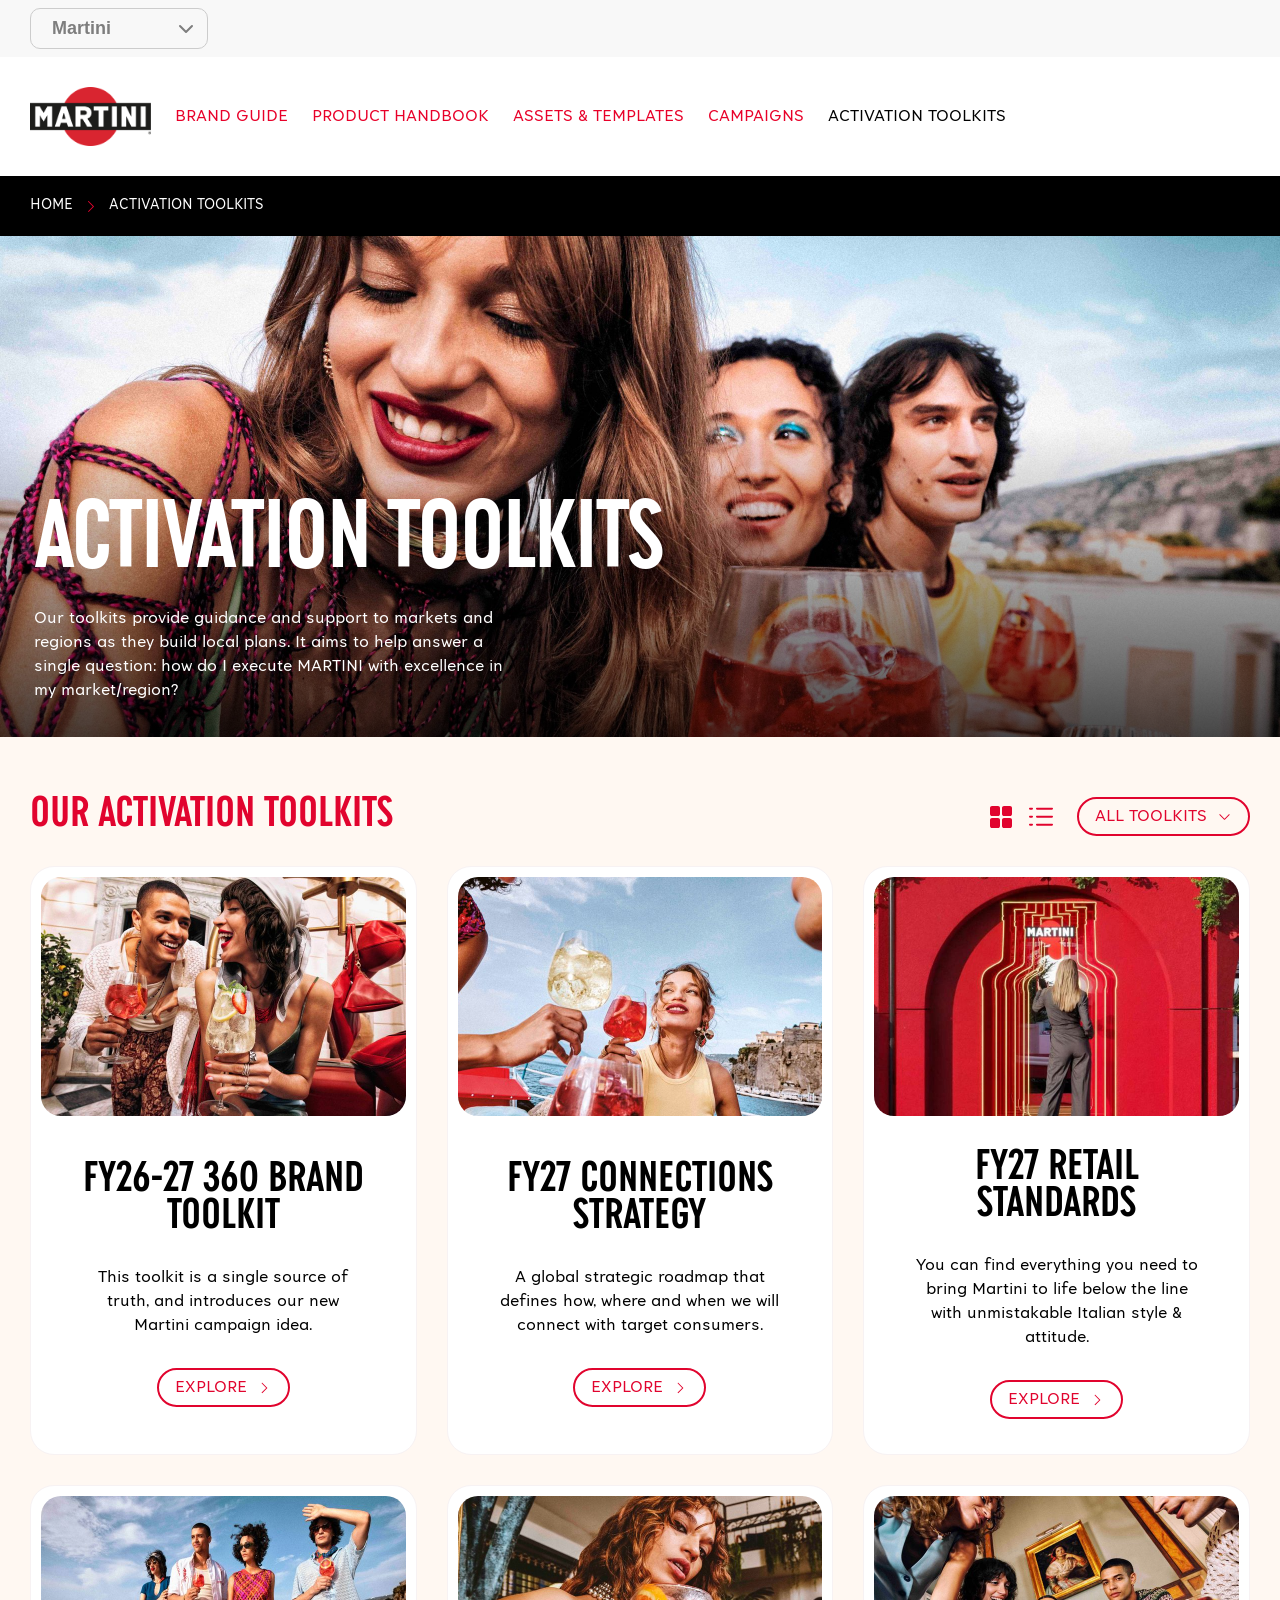
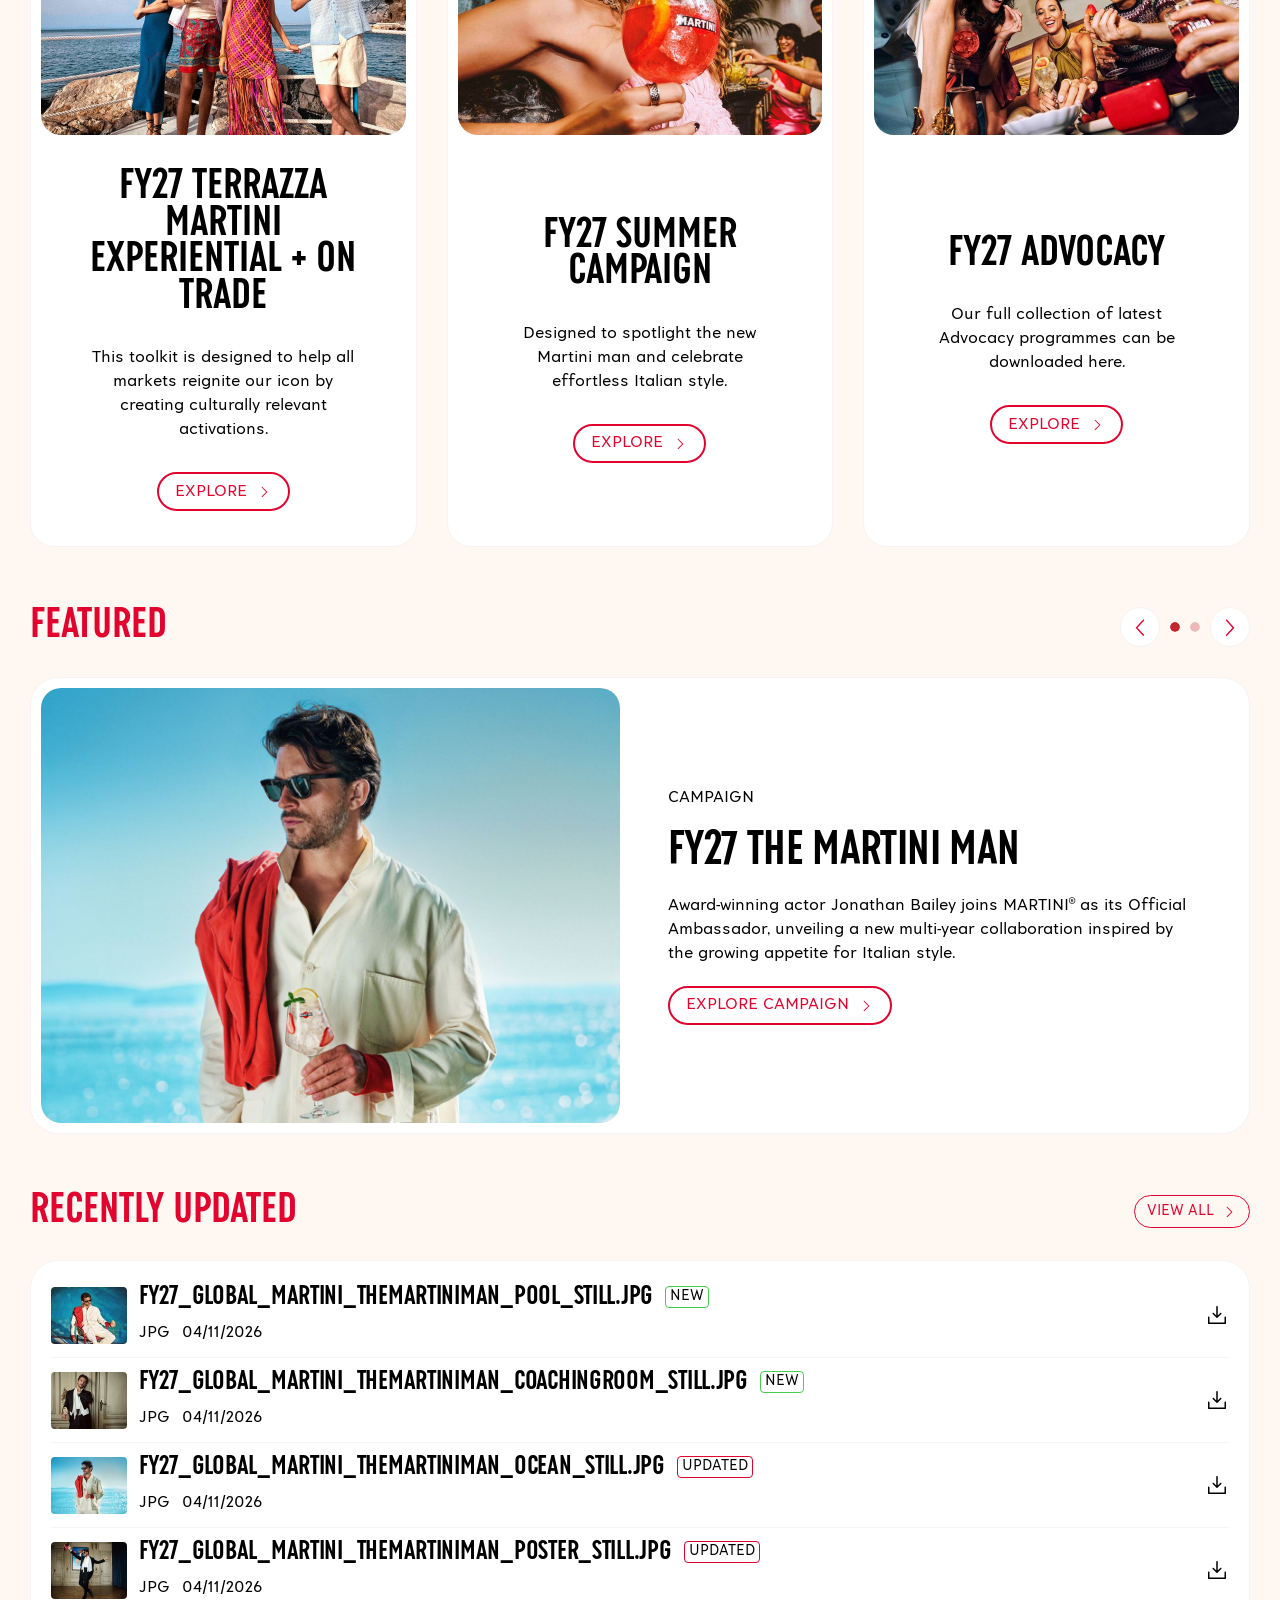
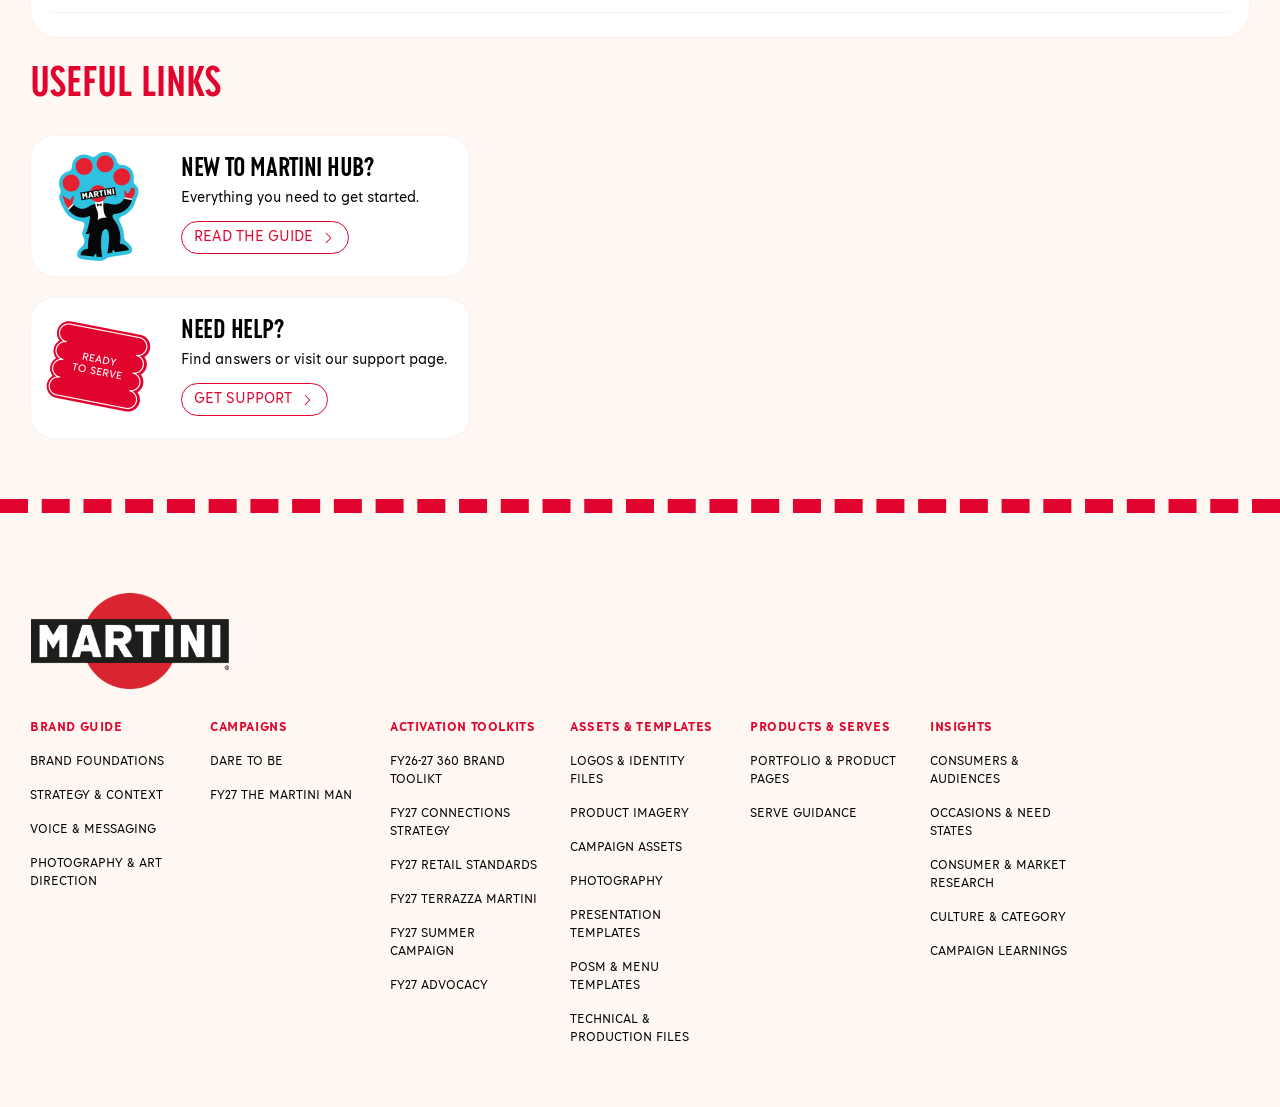
==== commit 84b03f4b: "Update copy, Terrazza carousel card and footer from latest Figma - Replace placeholder copy on Home," ====
--- a/activation-toolkits.html
+++ b/activation-toolkits.html
@@ -52,7 +52,7 @@
       <img class="hero__img" src="assets/toolkits/hero-toolkits.jpg" alt="" width="1440" height="501">
       <div class="hero__shade" aria-hidden="true"></div>
       <h1 class="hero__title d1">ACTIVATION TOOLKITS</h1>
-      <p class="hero__intro b1 trim">Lorem ipsum dolor sit amet, consectetur adipiscing elit, sed do eiusmod tempor incididunt ut labore et dolore magna aliqua. Lorem ipsum dolor sit amet.</p>
+      <p class="hero__intro b1 trim">Our toolkits provide guidance and support to markets and regions as they build local plans. It aims to help answer a single question: how do I execute MARTINI with excellence in my market/region?</p>
     </section>
 
     <!-- Toolkits: grid / list views -->
@@ -78,7 +78,7 @@
           <div class="card__body toolkit__body">
             <div class="toolkit__text">
               <h3 class="h1 trim">FY26-27 360 BRAND TOOLKIT</h3>
-              <p class="b1 trim">Lorem ipsum dolor sit amet, consectetur adipiscing elit</p>
+              <p class="b1 trim">This toolkit is a single source <br class="br-wide">of truth, and introduces our new <br class="br-wide">Martini campaign idea.</p>
             </div>
             <a class="btn" href="#"><span class="trim">EXPLORE</span><img src="assets/arrow-right.svg" alt="" width="15" height="15"></a>
           </div>
@@ -89,7 +89,7 @@
           <div class="card__body toolkit__body">
             <div class="toolkit__text">
               <h3 class="h1 trim">FY27 CONNECTIONS STRATEGY</h3>
-              <p class="b1 trim">Lorem ipsum dolor sit amet, consectetur adipiscing elit</p>
+              <p class="b1 trim">A global strategic roadmap that <br class="br-wide">defines how, where and when we will connect with target consumers.</p>
             </div>
             <a class="btn" href="#"><span class="trim">EXPLORE</span><img src="assets/arrow-right.svg" alt="" width="15" height="15"></a>
           </div>
@@ -100,7 +100,7 @@
           <div class="card__body toolkit__body">
             <div class="toolkit__text">
               <h3 class="h1 trim">FY27 RETAIL STANDARDS</h3>
-              <p class="b1 trim">Lorem ipsum dolor sit amet, consectetur adipiscing elit</p>
+              <p class="b1 trim">You can find everything you need to <br class="br-wide">bring Martini to life below the line with unmistakable Italian style &amp; attitude.</p>
             </div>
             <a class="btn" href="retail-standards.html"><span class="trim">EXPLORE</span><img src="assets/arrow-right.svg" alt="" width="15" height="15"></a>
           </div>
@@ -111,7 +111,7 @@
           <div class="card__body toolkit__body">
             <div class="toolkit__text">
               <h3 class="h1 trim">FY27 TERRAZZA MARTINI EXPERIENTIAL + ON TRADE</h3>
-              <p class="b1 trim">Lorem ipsum dolor sit amet, consectetur adipiscing elit</p>
+              <p class="b1 trim">This toolkit is designed to help all <br class="br-wide">markets reignite our icon by creating culturally relevant activations.</p>
             </div>
             <a class="btn" href="#"><span class="trim">EXPLORE</span><img src="assets/arrow-right.svg" alt="" width="15" height="15"></a>
           </div>
@@ -122,7 +122,7 @@
           <div class="card__body toolkit__body">
             <div class="toolkit__text">
               <h3 class="h1 trim">FY27 SUMMER CAMPAIGN</h3>
-              <p class="b1 trim">Lorem ipsum dolor sit amet, consectetur adipiscing elit</p>
+              <p class="b1 trim">Designed to spotlight the <br class="br-wide">new Martini man and celebrate <br class="br-wide">effortless Italian style.</p>
             </div>
             <a class="btn" href="#"><span class="trim">EXPLORE</span><img src="assets/arrow-right.svg" alt="" width="15" height="15"></a>
           </div>
@@ -133,7 +133,7 @@
           <div class="card__body toolkit__body">
             <div class="toolkit__text">
               <h3 class="h1 trim">FY27 ADVOCACY</h3>
-              <p class="b1 trim">Lorem ipsum dolor sit amet, consectetur adipiscing elit</p>
+              <p class="b1 trim">Our full collection of latest <br class="br-wide">Advocacy programmes can be <br class="br-wide">downloaded here.</p>
             </div>
             <a class="btn" href="#"><span class="trim">EXPLORE</span><img src="assets/arrow-right.svg" alt="" width="15" height="15"></a>
           </div>
@@ -162,16 +162,16 @@
         <div class="featured__body">
           <p class="b1 trim">CAMPAIGN</p>
           <h3 class="d2 trim">FY27 THE MARTINI MAN</h3>
-          <p class="b1 trim">Lorem ipsum dolor sit amet, consectetur adipiscing elit, sed do eiusmod tempor incididunt ut labore et dolore magna aliqua.</p>
+          <p class="b1 trim">Award-winning actor Jonathan Bailey joins MARTINI® as its <br class="br-wide">Official Ambassador, unveiling a new multi-year collaboration <br class="br-wide">inspired by the growing appetite for Italian style.</p>
           <a class="btn" href="#"><span class="trim">EXPLORE CAMPAIGN</span><img src="assets/arrow-right.svg" alt="" width="15" height="15"></a>
         </div>
       </article>
       <article class="featured" data-slide-panel="1" hidden>
         <img class="featured__img" src="assets/featured-terrazza.jpg" alt="">
         <div class="featured__body">
-          <p class="b1 trim">CAMPAIGN</p>
+          <p class="b1 trim">EXPERIENCE</p>
           <h3 class="d2 trim">TERRAZZA MARTINI</h3>
-          <p class="b1 trim">Lorem ipsum dolor sit amet, consectetur adipiscing elit, sed do eiusmod tempor incididunt ut labore et dolore magna aliqua.</p>
+          <p class="b1 trim">Reimagined this summer, TERRAZZA MARTINI is bringing a taste <br class="br-wide">of Italy to your favourite neighbourhood spots, serving up sunshine <br class="br-wide">and style for that unmistakable Aperitivo vibe.</p>
           <a class="btn" href="#"><span class="trim">EXPLORE TOOLKIT</span><img src="assets/arrow-right.svg" alt="" width="15" height="15"></a>
         </div>
       </article>
--- a/styles.css
+++ b/styles.css
@@ -467,6 +467,8 @@
   justify-content: center;
   gap: 20px;
 }
+.br-wide { display: none; }
+@media (min-width: 1281px) { .br-wide { display: inline; } }
 
 /* ---------- Latest assets + useful links ---------- */
 .split {
@@ -699,6 +701,7 @@
 .hero--compact { height: 501px; }
 .hero--compact .hero__shade { top: 191px; }
 .hero--compact .hero__intro { max-width: 416px; color: var(--white); }
+.hero--toolkits .hero__intro { max-width: 475px; }
 
 .section__actions { display: flex; align-items: center; justify-content: flex-end; gap: 20px; }
 .view-toggle { display: flex; align-items: center; gap: 8px; }
@@ -738,6 +741,8 @@
   text-align: left;
 }
 .toolkits[data-view="list"] .toolkit__text { gap: 20px; max-width: 550px; }
+.toolkits[data-view="list"] .toolkit__text .b1 { max-width: 460px; }
+.toolkits[data-view="list"] .br-wide { display: none; }
 
 /* ---------- Brand guide content pages (sidebar + content) ---------- */
 .guide-layout {
@@ -880,7 +885,7 @@
   align-items: flex-start;
   gap: 30px;
   padding: 80px var(--gutter) 60px;
-  background: var(--tint);
+  background: var(--martini-beige);
   border-top: 14px dashed var(--martini-red);
 }
 .footer__logo { width: 200px; height: 96px; flex-shrink: 0; }
